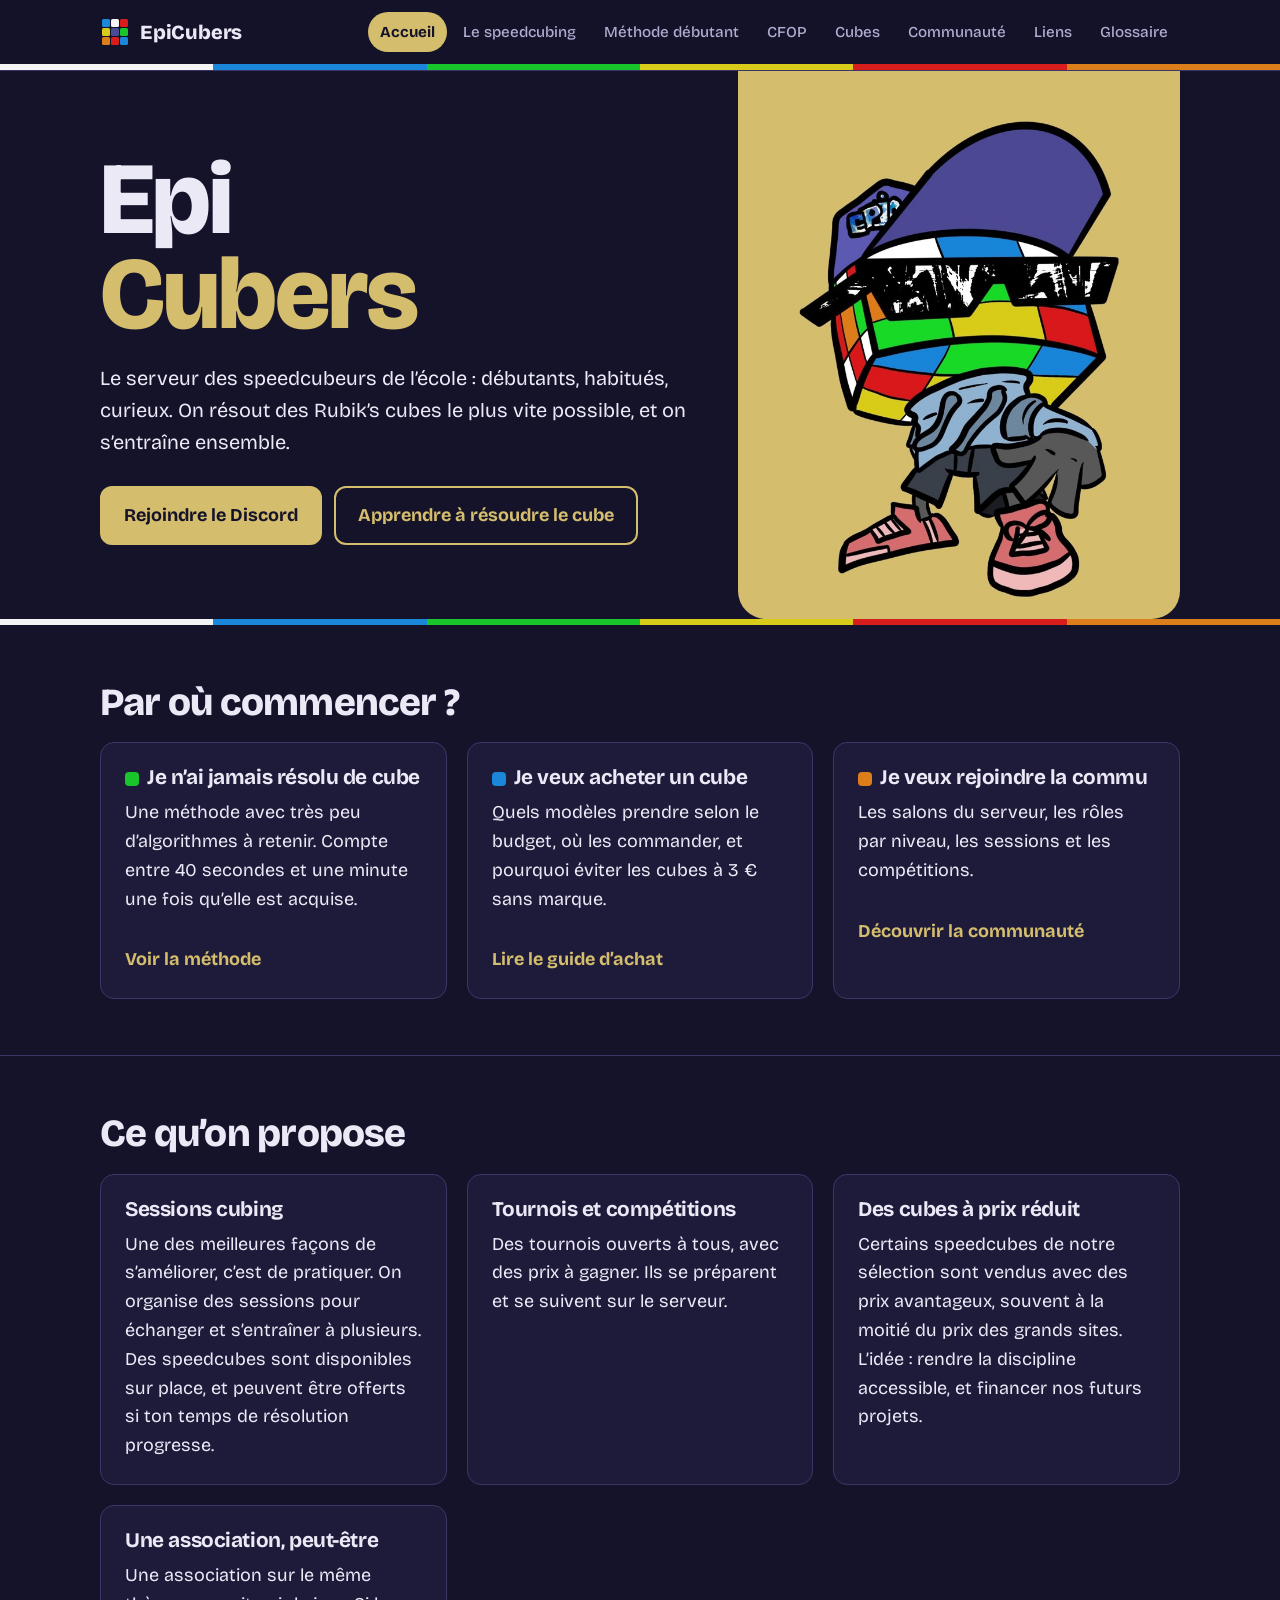
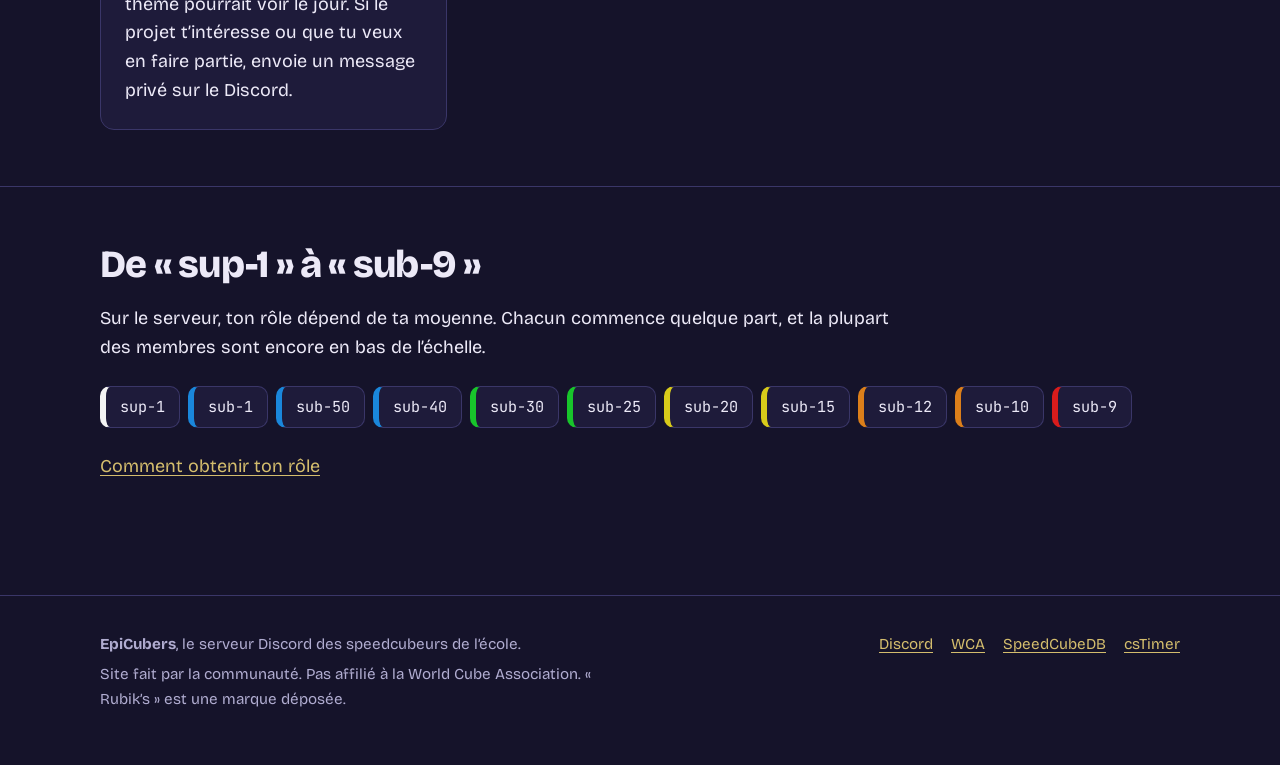
==== index.html @ 2d2e1c5a "Site EpiCubers V1 Site statique : accueil, speedcubing, communauté, guide des cubes, méthode débutan" ====
<!doctype html>
<html lang="fr">
<head>
<meta charset="utf-8">
<meta name="viewport" content="width=device-width, initial-scale=1">
<title>EpiCubers — le serveur des speedcubeurs de l’école</title>
<meta name="description" content="Communauté de speedcubing : méthode débutant, guide d’achat de cubes, sessions, compétitions et classement par niveau.">
<meta name="theme-color" content="#15132a">
<link rel="icon" href="assets/favicon.svg" type="image/svg+xml">
<link rel="preconnect" href="https://fonts.googleapis.com">
<link rel="preconnect" href="https://fonts.gstatic.com" crossorigin>
<link href="https://fonts.googleapis.com/css2?family=Bricolage+Grotesque:opsz,wght@12..96,400;12..96,500;12..96,700;12..96,800&family=JetBrains+Mono:wght@500;700&display=swap" rel="stylesheet">
<link rel="stylesheet" href="css/style.css">

</head>
<body>
<a class="skip" href="#contenu">Aller au contenu</a>
<header class="site-header">
  <div class="wrap">
    <a class="brand" href="index.html"><svg viewBox="0 0 30 30" aria-hidden="true"><g>
<rect x="2" y="2" width="8" height="8" rx="1.5" fill="#1a87db"/><rect x="11" y="2" width="8" height="8" rx="1.5" fill="#f4f4f4"/><rect x="20" y="2" width="8" height="8" rx="1.5" fill="#d91c1c"/>
<rect x="2" y="11" width="8" height="8" rx="1.5" fill="#d8cb1a"/><rect x="11" y="11" width="8" height="8" rx="1.5" fill="#4b4a96"/><rect x="20" y="11" width="8" height="8" rx="1.5" fill="#18c52b"/>
<rect x="2" y="20" width="8" height="8" rx="1.5" fill="#dc7f1a"/><rect x="11" y="20" width="8" height="8" rx="1.5" fill="#d91c1c"/><rect x="20" y="20" width="8" height="8" rx="1.5" fill="#1a87db"/></g></svg><span>EpiCubers</span></a>
    <button class="menu-btn" aria-expanded="false" aria-controls="nav">Menu</button>
    <nav class="nav" id="nav" aria-label="Navigation principale"><a href="index.html" aria-current="page">Accueil</a><a href="speedcubing.html">Le speedcubing</a><a href="methode-debutant.html">Méthode débutant</a><a href="cfop.html">CFOP</a><a href="cubes.html">Cubes</a><a href="communaute.html">Communauté</a><a href="liens.html">Liens</a><a href="glossaire.html">Glossaire</a></nav>
  </div>
  <div class="stripe"></div>
</header>
<main id="contenu">

<section class="hero">
  <div class="wrap">
    <div class="hero-text">
      <h1>Epi<span>Cubers</span></h1>
      <p class="lead">Le serveur des speedcubeurs de l’école : débutants, habitués, curieux. On résout des Rubik’s cubes le plus vite possible, et on s’entraîne ensemble.</p>
      <div class="btns">
        <a class="btn primary" href="https://discord.gg/vQwt4qZUBm">Rejoindre le Discord</a>
        <a class="btn" href="methode-debutant.html">Apprendre à résoudre le cube</a>
      </div>
    </div>
    <div class="hero-art"><img src="assets/mascotte.jpg" alt="La mascotte d’EpiCubers : un Rubik’s cube à casquette violette, lunettes noires et baskets roses" width="629" height="900"></div>
  </div>
</section>
<div class="stripe"></div>

<section>
  <div class="wrap">
    <h2>Par où commencer ?</h2>
    <div class="grid c3">
      <a class="card" href="methode-debutant.html">
        <h3><span class="dot" style="background:var(--green)"></span>Je n’ai jamais résolu de cube</h3>
        <p>Une méthode avec très peu d’algorithmes à retenir. Compte entre 40 secondes et une minute une fois qu’elle est acquise.</p>
        <span class="go">Voir la méthode</span>
      </a>
      <a class="card" href="cubes.html">
        <h3><span class="dot" style="background:var(--blue)"></span>Je veux acheter un cube</h3>
        <p>Quels modèles prendre selon le budget, où les commander, et pourquoi éviter les cubes à 3 € sans marque.</p>
        <span class="go">Lire le guide d’achat</span>
      </a>
      <a class="card" href="communaute.html">
        <h3><span class="dot" style="background:var(--orange)"></span>Je veux rejoindre la commu</h3>
        <p>Les salons du serveur, les rôles par niveau, les sessions et les compétitions.</p>
        <span class="go">Découvrir la communauté</span>
      </a>
    </div>
  </div>
</section>

<section>
  <div class="wrap">
    <h2>Ce qu’on propose</h2>
    <div class="grid c2">
      <div class="card">
        <h3>Sessions cubing</h3>
        <p>Une des meilleures façons de s’améliorer, c’est de pratiquer. On organise des sessions pour échanger et s’entraîner à plusieurs. Des speedcubes sont disponibles sur place, et peuvent être offerts si ton temps de résolution progresse.</p>
      </div>
      <div class="card">
        <h3>Tournois et compétitions</h3>
        <p>Des tournois ouverts à tous, avec des prix à gagner. Ils se préparent et se suivent sur le serveur.</p>
      </div>
      <div class="card">
        <h3>Des cubes à prix réduit</h3>
        <p>Certains speedcubes de notre sélection sont vendus avec des prix avantageux, souvent à la moitié du prix des grands sites. L’idée : rendre la discipline accessible, et financer nos futurs projets.</p>
      </div>
      <div class="card">
        <h3>Une association, peut-être</h3>
        <p>Une association sur le même thème pourrait voir le jour. Si le projet t’intéresse ou que tu veux en faire partie, envoie un message privé sur le Discord.</p>
      </div>
    </div>
  </div>
</section>

<section>
  <div class="wrap">
    <h2>De « sup-1 » à « sub-9 »</h2>
    <p>Sur le serveur, ton rôle dépend de ta moyenne. Chacun commence quelque part, et la plupart des membres sont encore en bas de l’échelle.</p>
    <ul class="ladder" aria-label="Niveaux">
      <li style="--c:var(--white)">sup-1</li>
      <li style="--c:var(--blue)">sub-1</li>
      <li style="--c:var(--blue)">sub-50</li>
      <li style="--c:var(--blue)">sub-40</li>
      <li style="--c:var(--green)">sub-30</li>
      <li style="--c:var(--green)">sub-25</li>
      <li style="--c:var(--yellow)">sub-20</li>
      <li style="--c:var(--yellow)">sub-15</li>
      <li style="--c:var(--orange)">sub-12</li>
      <li style="--c:var(--orange)">sub-10</li>
      <li style="--c:var(--red)">sub-9</li>
    </ul>
    <p><a href="communaute.html#roles">Comment obtenir ton rôle</a></p>
  </div>
</section>

</main>
<footer class="site-footer">
  <div class="wrap">
    <div>
      <p><strong>EpiCubers</strong>, le serveur Discord des speedcubeurs de l’école.</p>
      <p>Site fait par la communauté. Pas affilié à la World Cube Association. « Rubik’s » est une marque déposée.</p>
    </div>
    <ul>
      <li><a href="https://discord.gg/vQwt4qZUBm">Discord</a></li>
      <li><a href="https://www.worldcubeassociation.org/">WCA</a></li>
      <li><a href="https://speedcubedb.com/">SpeedCubeDB</a></li>
      <li><a href="https://cstimer.net/">csTimer</a></li>
    </ul>
  </div>
</footer>
<script src="js/main.js"></script>
</body>
</html>
---- css/style.css ----
/* EpiCubers — feuille de style unique */
:root {
  --ink: #15132a;
  --ink-2: #1e1b3a;
  --ink-3: #2a2650;
  --line: #3a3668;
  --text: #ece9f7;
  --muted: #b0acd0;
  --gold: #d4bd6d;
  --gold-deep: #a8923f;
  --cap: #4b4a96;
  --cap-light: #8785e0;
  --blue: #1a87db;
  --green: #18c52b;
  --yellow: #d8cb1a;
  --red: #d91c1c;
  --orange: #dc7f1a;
  --white: #f4f4f4;
  --radius: 14px;
  --maxw: 1080px;
  --font: "Bricolage Grotesque", "Segoe UI", system-ui, -apple-system, sans-serif;
  --mono: "JetBrains Mono", ui-monospace, "SFMono-Regular", Menlo, Consolas, monospace;
}

* { box-sizing: border-box; }
html { scroll-behavior: smooth; }
body {
  margin: 0;
  background: var(--ink);
  color: var(--text);
  font-family: var(--font);
  font-size: 18px;
  line-height: 1.6;
  -webkit-font-smoothing: antialiased;
}
img { max-width: 100%; display: block; }
a { color: var(--gold); text-underline-offset: 3px; }
a:hover { color: #fff; }
:focus-visible { outline: 3px solid var(--gold); outline-offset: 3px; border-radius: 4px; }

.skip { position: absolute; left: -999px; top: 8px; background: var(--gold); color: var(--ink); padding: 8px 14px; border-radius: 8px; z-index: 100; }
.skip:focus { left: 8px; }

.wrap { width: min(var(--maxw), 100% - 40px); margin-inline: auto; }

/* Bande de stickers : sert de séparateur */
.stripe {
  height: 6px;
  background: linear-gradient(90deg,
    var(--white) 0 16.66%, var(--blue) 0 33.33%, var(--green) 0 50%,
    var(--yellow) 0 66.66%, var(--red) 0 83.33%, var(--orange) 0);
}

/* En-tête */
.site-header { position: sticky; top: 0; z-index: 50; background: rgba(21,19,42,.94); backdrop-filter: blur(8px); border-bottom: 1px solid var(--line); }
.site-header .wrap { display: flex; align-items: center; justify-content: space-between; gap: 16px; min-height: 64px; }
.brand { display: flex; align-items: center; gap: 10px; color: var(--text); text-decoration: none; font-weight: 800; font-size: 1.25rem; letter-spacing: -.01em; }
.brand:hover { color: var(--text); }
.brand svg { width: 30px; height: 30px; flex: none; }
.nav { display: flex; gap: 4px; flex-wrap: wrap; }
.nav a { color: var(--muted); text-decoration: none; padding: 8px 12px; border-radius: 999px; font-size: .95rem; font-weight: 500; }
.nav a:hover { color: #fff; background: var(--ink-3); }
.nav a[aria-current="page"] { color: var(--ink); background: var(--gold); font-weight: 700; }
.menu-btn { display: none; background: var(--ink-3); color: var(--text); border: 1px solid var(--line); border-radius: 10px; padding: 8px 14px; font: inherit; font-weight: 600; cursor: pointer; }

@media (max-width: 900px) {
  .menu-btn { display: block; }
  .nav { display: none; position: absolute; left: 0; right: 0; top: 100%; background: var(--ink); border-bottom: 1px solid var(--line); padding: 10px 20px 16px; flex-direction: column; }
  .nav.open { display: flex; }
  .nav a { padding: 12px 14px; font-size: 1.05rem; }
}

/* Typo */
h1, h2, h3 { font-family: var(--font); line-height: 1.1; letter-spacing: -.02em; margin: 0 0 .5em; }
h1 { font-size: clamp(2.4rem, 6vw, 4.2rem); font-weight: 800; }
h2 { font-size: clamp(1.7rem, 3.6vw, 2.4rem); font-weight: 800; margin-top: 0; }
h3 { font-size: 1.3rem; font-weight: 700; }
p { margin: 0 0 1em; max-width: 68ch; }
.lead { font-size: 1.25rem; color: var(--text); max-width: 56ch; }
.muted { color: var(--muted); }

section { padding: 56px 0; }
section + section { border-top: 1px solid var(--line); }

/* Hero accueil */
.hero { padding: 0; border: 0; }
.hero .wrap { display: grid; grid-template-columns: 1.15fr .85fr; gap: 40px; align-items: stretch; }
.hero-text { padding: 64px 0 56px; display: flex; flex-direction: column; justify-content: center; }
.hero h1 { font-size: clamp(3rem, 9vw, 6.4rem); line-height: .92; margin-bottom: 20px; }
.hero h1 span { display: block; color: var(--gold); }
.hero-art { background: var(--gold); border-radius: 0 0 28px 28px; display: flex; align-items: flex-end; justify-content: center; padding: 28px 24px 0; position: relative; overflow: hidden; }
.hero-art img { max-height: 520px; width: auto; }
@media (max-width: 800px) {
  .hero .wrap { grid-template-columns: 1fr; gap: 0; }
  .hero-art { order: -1; border-radius: 0 0 24px 24px; padding-top: 20px; margin-inline: -20px; }
  .hero-art img { max-height: 300px; }
  .hero-text { padding: 36px 0; }
}

.btns { display: flex; gap: 12px; flex-wrap: wrap; margin-top: 8px; }
.btn { display: inline-block; padding: 13px 22px; border-radius: 12px; font-weight: 700; text-decoration: none; border: 2px solid var(--gold); color: var(--gold); transition: background .15s, color .15s; }
.btn:hover { background: var(--gold); color: var(--ink); }
.btn.primary { background: var(--gold); color: var(--ink); }
.btn.primary:hover { background: #fff; border-color: #fff; }

/* Page title */
.page-head { padding: 56px 0 40px; background: linear-gradient(180deg, var(--ink-2), var(--ink)); border-bottom: 1px solid var(--line); }
.page-head h1 { font-size: clamp(2.2rem, 5vw, 3.4rem); margin-bottom: 12px; }
.page-head p { margin: 0; color: var(--muted); font-size: 1.15rem; }

/* Cartes */
.grid { display: grid; gap: 20px; }
.grid.c3 { grid-template-columns: repeat(auto-fit, minmax(260px, 1fr)); }
.grid.c2 { grid-template-columns: repeat(auto-fit, minmax(320px, 1fr)); }
.card { background: var(--ink-2); border: 1px solid var(--line); border-radius: var(--radius); padding: 24px; }
.card h3 { margin-bottom: 8px; }
.card p:last-child { margin-bottom: 0; }
a.card { text-decoration: none; color: var(--text); display: block; transition: transform .15s, border-color .15s; }
a.card:hover { transform: translateY(-3px); border-color: var(--gold); color: var(--text); }
a.card .go { color: var(--gold); font-weight: 700; margin-top: 14px; display: inline-block; }
.card .dot { width: 14px; height: 14px; border-radius: 4px; display: inline-block; margin-right: 8px; vertical-align: middle; }

/* Échelle de niveaux */
.ladder { display: flex; flex-wrap: wrap; gap: 8px; margin: 24px 0; padding: 0; list-style: none; }
.ladder li { background: var(--ink-2); border: 1px solid var(--line); border-radius: 10px; padding: 8px 14px; font-family: var(--mono); font-size: .95rem; border-left: 6px solid var(--c, var(--cap-light)); }
.ladder li small { color: var(--muted); font-family: var(--font); margin-left: 6px; }

/* Tableaux */
.table-wrap { overflow-x: auto; margin: 20px 0; border: 1px solid var(--line); border-radius: var(--radius); }
table { border-collapse: collapse; width: 100%; min-width: 560px; font-size: 1rem; }
th, td { text-align: left; padding: 14px 16px; border-bottom: 1px solid var(--line); vertical-align: top; }
th { background: var(--ink-3); font-weight: 700; }
tr:last-child td { border-bottom: 0; }

/* Algos */
.algo { background: var(--ink-2); border: 1px solid var(--line); border-radius: var(--radius); padding: 18px 20px; margin: 20px 0; }
.algo-top { display: flex; align-items: center; justify-content: space-between; gap: 12px; flex-wrap: wrap; }
.algo-name { font-weight: 700; }
.algo code { display: block; font-family: var(--mono); font-size: 1.35rem; color: var(--gold); margin: 8px 0; letter-spacing: .03em; word-spacing: .15em; }
.copy { background: transparent; color: var(--muted); border: 1px solid var(--line); border-radius: 8px; padding: 6px 12px; font: inherit; font-size: .85rem; cursor: pointer; }
.copy:hover { color: var(--text); border-color: var(--gold); }
twisty-player { width: 100%; height: 230px; display: block; }
.player-box { background: var(--ink-3); border-radius: 10px; margin-top: 10px; min-height: 230px; }
.player-box p { padding: 16px; color: var(--muted); font-size: .9rem; margin: 0; }

.step { display: grid; grid-template-columns: 56px 1fr; gap: 20px; }
.step-num { width: 48px; height: 48px; border-radius: 12px; background: var(--c, var(--gold)); color: var(--ink); font-weight: 800; font-size: 1.4rem; display: grid; place-items: center; }
.step h2 { font-size: 1.7rem; margin-bottom: 10px; }
@media (max-width: 600px) { .step { grid-template-columns: 1fr; gap: 10px; } }

.note { border-left: 5px solid var(--gold); background: var(--ink-2); padding: 16px 20px; border-radius: 0 var(--radius) var(--radius) 0; margin: 20px 0; }
.note p:last-child { margin-bottom: 0; }
.draft { border-left-color: var(--orange); }
.tag { display: inline-block; font-size: .8rem; font-weight: 700; padding: 3px 10px; border-radius: 999px; background: var(--ink-3); color: var(--gold); margin-right: 6px; vertical-align: middle; }

kbd, .mv { font-family: var(--mono); background: var(--ink-3); padding: 2px 7px; border-radius: 6px; font-size: .92em; color: var(--gold); }

ul.clean { padding-left: 1.2em; }
ul.clean li { margin-bottom: .4em; }

/* Glossaire */
.search { width: 100%; max-width: 420px; padding: 12px 16px; border-radius: 12px; border: 1px solid var(--line); background: var(--ink-2); color: var(--text); font: inherit; margin-bottom: 24px; }
dl.gloss dt { font-weight: 800; color: var(--gold); margin-top: 22px; font-size: 1.1rem; }
dl.gloss dd { margin: 4px 0 0; max-width: 68ch; }
dl.gloss .hide { display: none; }

/* Pied de page */
.site-footer { border-top: 1px solid var(--line); padding: 36px 0 48px; color: var(--muted); font-size: .95rem; margin-top: 40px; }
.site-footer .wrap { display: flex; flex-wrap: wrap; gap: 20px 40px; justify-content: space-between; }
.site-footer p { margin: 0 0 6px; max-width: 52ch; }
.site-footer ul { list-style: none; margin: 0; padding: 0; display: flex; gap: 6px 18px; flex-wrap: wrap; }

@media (prefers-reduced-motion: reduce) {
  html { scroll-behavior: auto; }
  * { transition: none !important; }
}
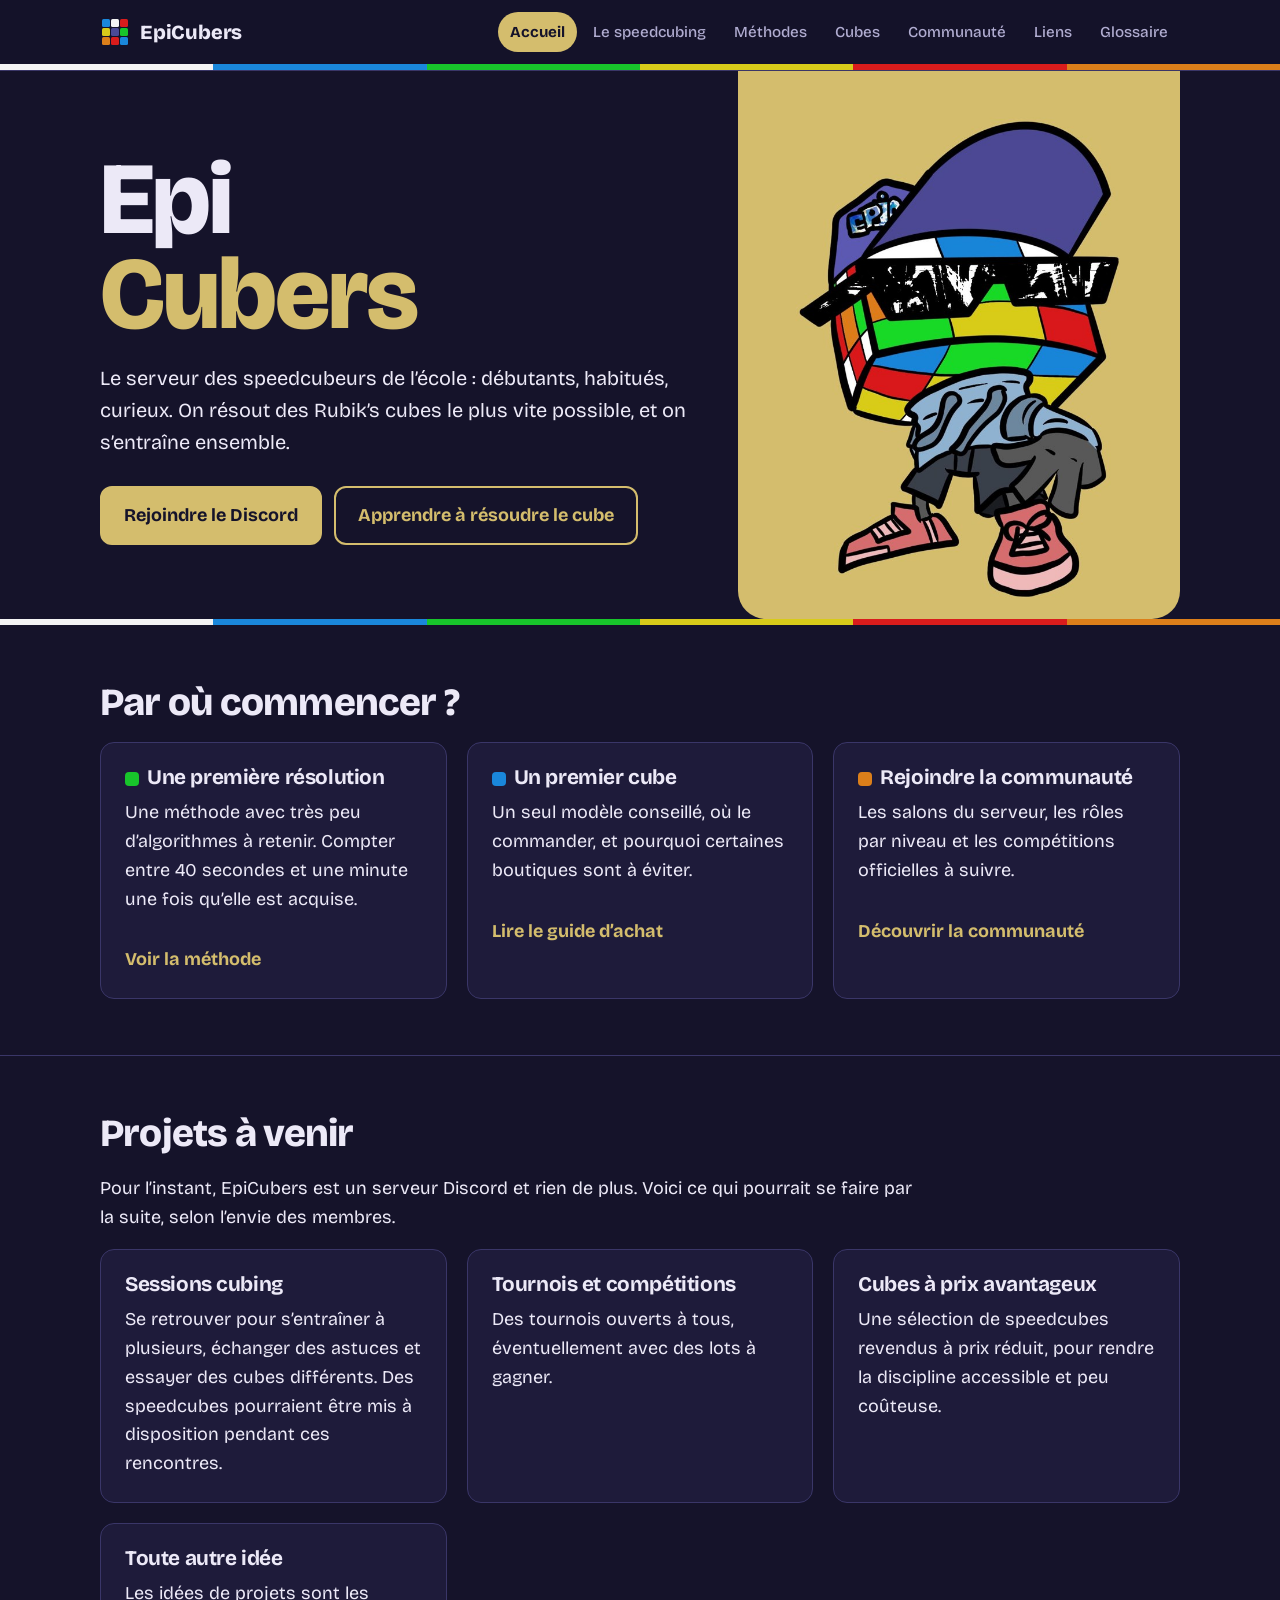
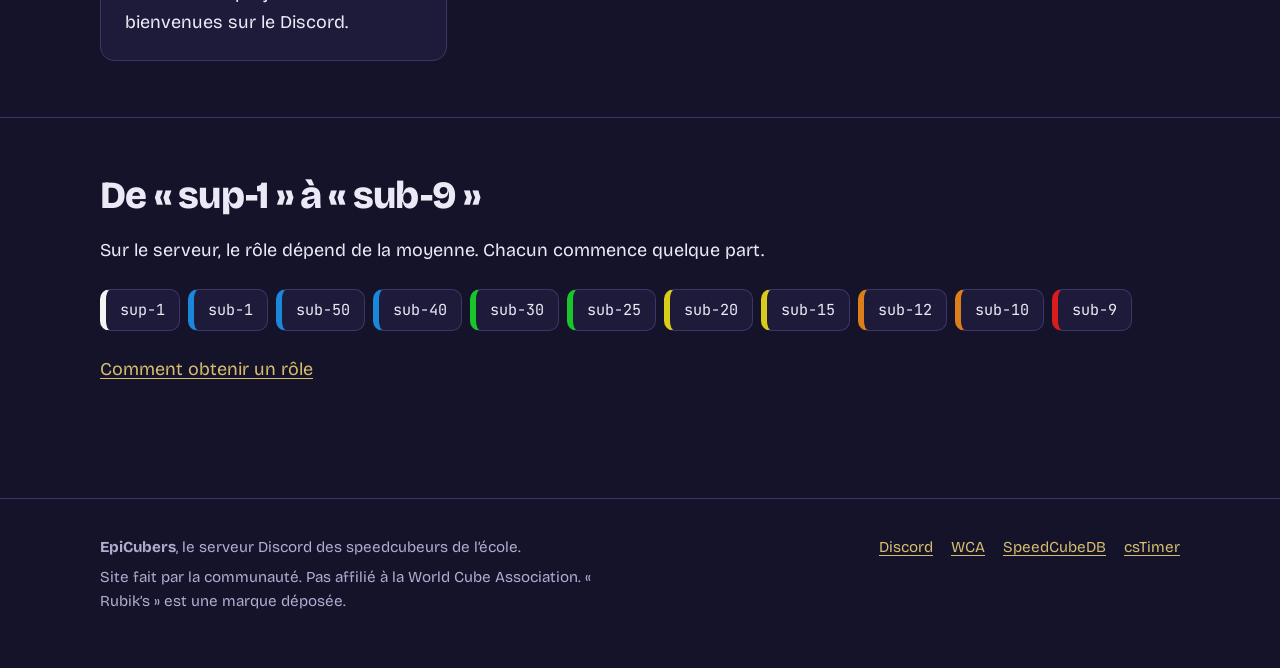
==== commit 4649d11b: "Méthodes séparées, guide des cubes, ton impersonnel - Page de comparaison des trois méthodes (débuta" ====
--- a/index.html
+++ b/index.html
@@ -4,7 +4,7 @@
 <meta charset="utf-8">
 <meta name="viewport" content="width=device-width, initial-scale=1">
 <title>EpiCubers — le serveur des speedcubeurs de l’école</title>
-<meta name="description" content="Communauté de speedcubing : méthode débutant, guide d’achat de cubes, sessions, compétitions et classement par niveau.">
+<meta name="description" content="Communauté de speedcubing : méthode débutant, guide d’achat de cubes, rôles par niveau et compétitions à suivre.">
 <meta name="theme-color" content="#15132a">
 <link rel="icon" href="assets/favicon.svg" type="image/svg+xml">
 <link rel="preconnect" href="https://fonts.googleapis.com">
@@ -22,7 +22,7 @@
 <rect x="2" y="11" width="8" height="8" rx="1.5" fill="#d8cb1a"/><rect x="11" y="11" width="8" height="8" rx="1.5" fill="#4b4a96"/><rect x="20" y="11" width="8" height="8" rx="1.5" fill="#18c52b"/>
 <rect x="2" y="20" width="8" height="8" rx="1.5" fill="#dc7f1a"/><rect x="11" y="20" width="8" height="8" rx="1.5" fill="#d91c1c"/><rect x="20" y="20" width="8" height="8" rx="1.5" fill="#1a87db"/></g></svg><span>EpiCubers</span></a>
     <button class="menu-btn" aria-expanded="false" aria-controls="nav">Menu</button>
-    <nav class="nav" id="nav" aria-label="Navigation principale"><a href="index.html" aria-current="page">Accueil</a><a href="speedcubing.html">Le speedcubing</a><a href="methode-debutant.html">Méthode débutant</a><a href="cfop.html">CFOP</a><a href="cubes.html">Cubes</a><a href="communaute.html">Communauté</a><a href="liens.html">Liens</a><a href="glossaire.html">Glossaire</a></nav>
+    <nav class="nav" id="nav" aria-label="Navigation principale"><a href="index.html" aria-current="page">Accueil</a><a href="speedcubing.html">Le speedcubing</a><a href="methodes.html">Méthodes</a><a href="cubes.html">Cubes</a><a href="communaute.html">Communauté</a><a href="liens.html">Liens</a><a href="glossaire.html">Glossaire</a></nav>
   </div>
   <div class="stripe"></div>
 </header>
@@ -48,18 +48,18 @@
     <h2>Par où commencer ?</h2>
     <div class="grid c3">
       <a class="card" href="methode-debutant.html">
-        <h3><span class="dot" style="background:var(--green)"></span>Je n’ai jamais résolu de cube</h3>
-        <p>Une méthode avec très peu d’algorithmes à retenir. Compte entre 40 secondes et une minute une fois qu’elle est acquise.</p>
+        <h3><span class="dot" style="background:var(--green)"></span>Une première résolution</h3>
+        <p>Une méthode avec très peu d’algorithmes à retenir. Compter entre 40 secondes et une minute une fois qu’elle est acquise.</p>
         <span class="go">Voir la méthode</span>
       </a>
       <a class="card" href="cubes.html">
-        <h3><span class="dot" style="background:var(--blue)"></span>Je veux acheter un cube</h3>
-        <p>Quels modèles prendre selon le budget, où les commander, et pourquoi éviter les cubes à 3 € sans marque.</p>
+        <h3><span class="dot" style="background:var(--blue)"></span>Un premier cube</h3>
+        <p>Un seul modèle conseillé, où le commander, et pourquoi certaines boutiques sont à éviter.</p>
         <span class="go">Lire le guide d’achat</span>
       </a>
       <a class="card" href="communaute.html">
-        <h3><span class="dot" style="background:var(--orange)"></span>Je veux rejoindre la commu</h3>
-        <p>Les salons du serveur, les rôles par niveau, les sessions et les compétitions.</p>
+        <h3><span class="dot" style="background:var(--orange)"></span>Rejoindre la communauté</h3>
+        <p>Les salons du serveur, les rôles par niveau et les compétitions officielles à suivre.</p>
         <span class="go">Découvrir la communauté</span>
       </a>
     </div>
@@ -68,23 +68,24 @@
 
 <section>
   <div class="wrap">
-    <h2>Ce qu’on propose</h2>
+    <h2>Projets à venir</h2>
+    <p>Pour l’instant, EpiCubers est un serveur Discord et rien de plus. Voici ce qui pourrait se faire par la suite, selon l’envie des membres.</p>
     <div class="grid c2">
       <div class="card">
         <h3>Sessions cubing</h3>
-        <p>Une des meilleures façons de s’améliorer, c’est de pratiquer. On organise des sessions pour échanger et s’entraîner à plusieurs. Des speedcubes sont disponibles sur place, et peuvent être offerts si ton temps de résolution progresse.</p>
+        <p>Se retrouver pour s’entraîner à plusieurs, échanger des astuces et essayer des cubes différents. Des speedcubes pourraient être mis à disposition pendant ces rencontres.</p>
       </div>
       <div class="card">
         <h3>Tournois et compétitions</h3>
-        <p>Des tournois ouverts à tous, avec des prix à gagner. Ils se préparent et se suivent sur le serveur.</p>
+        <p>Des tournois ouverts à tous, éventuellement avec des lots à gagner.</p>
       </div>
       <div class="card">
-        <h3>Des cubes à prix réduit</h3>
-        <p>Certains speedcubes de notre sélection sont vendus avec des prix avantageux, souvent à la moitié du prix des grands sites. L’idée : rendre la discipline accessible, et financer nos futurs projets.</p>
+        <h3>Cubes à prix avantageux</h3>
+        <p>Une sélection de speedcubes revendus à prix réduit, pour rendre la discipline accessible et peu coûteuse.</p>
       </div>
       <div class="card">
-        <h3>Une association, peut-être</h3>
-        <p>Une association sur le même thème pourrait voir le jour. Si le projet t’intéresse ou que tu veux en faire partie, envoie un message privé sur le Discord.</p>
+        <h3>Toute autre idée</h3>
+        <p>Les idées de projets sont les bienvenues sur le Discord.</p>
       </div>
     </div>
   </div>
@@ -93,7 +94,7 @@
 <section>
   <div class="wrap">
     <h2>De « sup-1 » à « sub-9 »</h2>
-    <p>Sur le serveur, ton rôle dépend de ta moyenne. Chacun commence quelque part, et la plupart des membres sont encore en bas de l’échelle.</p>
+    <p>Sur le serveur, le rôle dépend de la moyenne. Chacun commence quelque part.</p>
     <ul class="ladder" aria-label="Niveaux">
       <li style="--c:var(--white)">sup-1</li>
       <li style="--c:var(--blue)">sub-1</li>
@@ -107,7 +108,7 @@
       <li style="--c:var(--orange)">sub-10</li>
       <li style="--c:var(--red)">sub-9</li>
     </ul>
-    <p><a href="communaute.html#roles">Comment obtenir ton rôle</a></p>
+    <p><a href="communaute.html#roles">Comment obtenir un rôle</a></p>
   </div>
 </section>
 
--- a/css/style.css
+++ b/css/style.css
@@ -174,3 +174,22 @@
   html { scroll-behavior: auto; }
   * { transition: none !important; }
 }
+
+/* Méthodes : trois blocs bien séparés */
+.method { background: var(--ink-2); border: 1px solid var(--line); border-left: 8px solid var(--c, var(--gold)); border-radius: var(--radius); padding: 28px; margin: 0 0 24px; }
+.method h2 { margin-bottom: 6px; }
+.method .level { color: var(--muted); font-weight: 700; margin: 0 0 14px; }
+.stats { display: flex; flex-wrap: wrap; gap: 10px; margin: 0 0 16px; padding: 0; list-style: none; }
+.stats li { background: var(--ink-3); border-radius: 10px; padding: 8px 14px; font-weight: 700; }
+.stats li small { display: block; color: var(--muted); font-weight: 400; font-size: .8rem; }
+
+/* Fiche du cube conseillé */
+.pick { display: grid; grid-template-columns: .8fr 1.2fr; gap: 32px; align-items: center; background: var(--ink-2); border: 1px solid var(--line); border-radius: var(--radius); padding: 28px; }
+.pick figure { margin: 0; background: var(--gold); border-radius: var(--radius); padding: 20px; display: grid; place-items: center; align-self: stretch; }
+.pick img { width: 100%; height: auto; max-height: 340px; object-fit: contain; }
+@media (max-width: 800px) { .pick { grid-template-columns: 1fr; padding: 20px; } }
+.price { font-size: 1.6rem; font-weight: 800; color: var(--gold); margin: 0 0 8px; }
+.size { text-align: left; }
+.size h3 { font-family: var(--mono); color: var(--gold); }
+.brands dt { font-weight: 800; font-size: 1.15rem; margin-top: 18px; }
+.brands dd { margin: 4px 0 0; max-width: 68ch; }
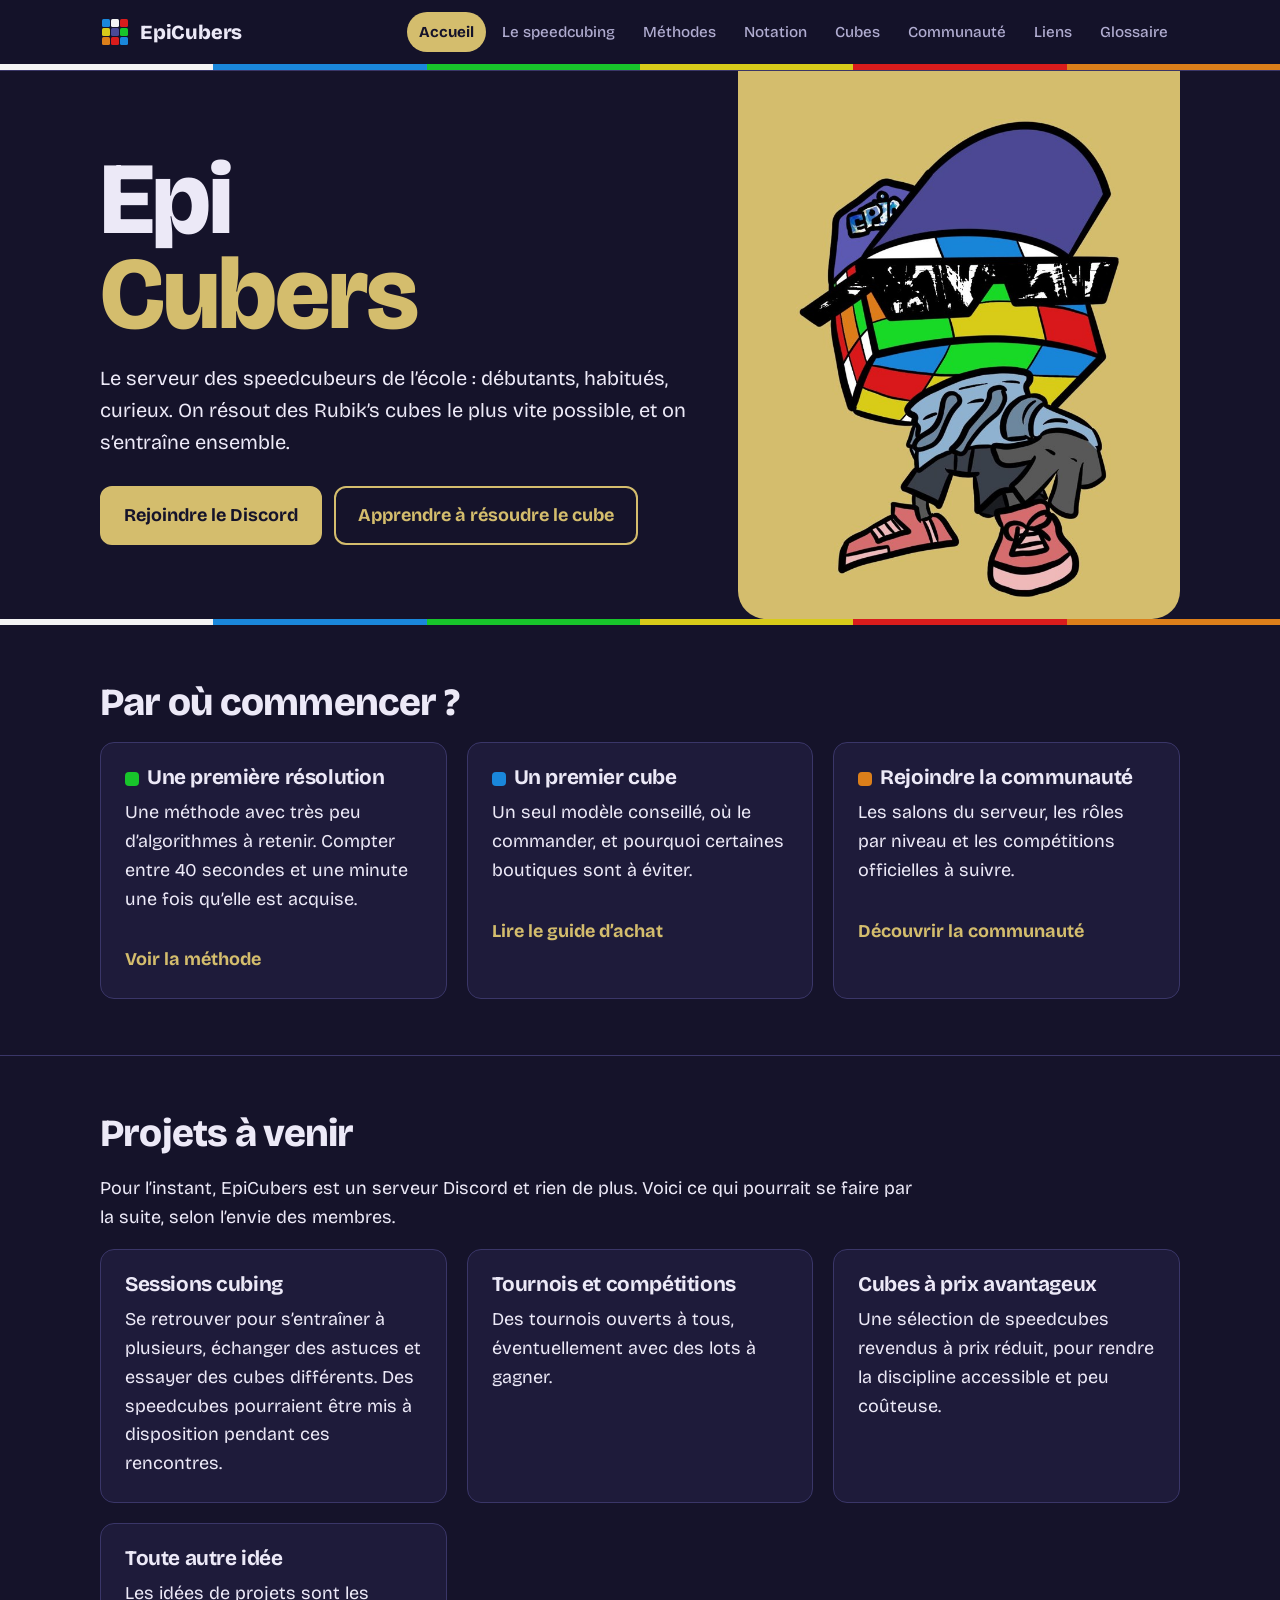
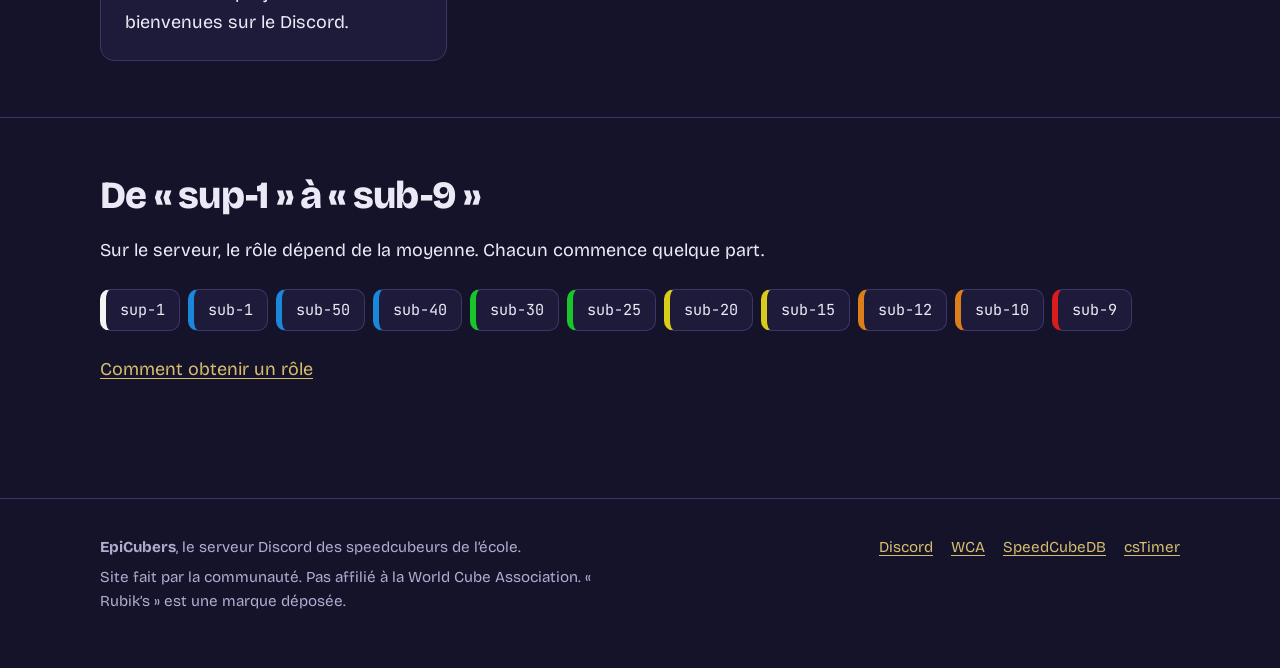
==== commit 2175142f: "Page Notation, retrait des mentions provisoires de la méthode débutant - Nouvelle page : notation in" ====
--- a/index.html
+++ b/index.html
@@ -22,7 +22,7 @@
 <rect x="2" y="11" width="8" height="8" rx="1.5" fill="#d8cb1a"/><rect x="11" y="11" width="8" height="8" rx="1.5" fill="#4b4a96"/><rect x="20" y="11" width="8" height="8" rx="1.5" fill="#18c52b"/>
 <rect x="2" y="20" width="8" height="8" rx="1.5" fill="#dc7f1a"/><rect x="11" y="20" width="8" height="8" rx="1.5" fill="#d91c1c"/><rect x="20" y="20" width="8" height="8" rx="1.5" fill="#1a87db"/></g></svg><span>EpiCubers</span></a>
     <button class="menu-btn" aria-expanded="false" aria-controls="nav">Menu</button>
-    <nav class="nav" id="nav" aria-label="Navigation principale"><a href="index.html" aria-current="page">Accueil</a><a href="speedcubing.html">Le speedcubing</a><a href="methodes.html">Méthodes</a><a href="cubes.html">Cubes</a><a href="communaute.html">Communauté</a><a href="liens.html">Liens</a><a href="glossaire.html">Glossaire</a></nav>
+    <nav class="nav" id="nav" aria-label="Navigation principale"><a href="index.html" aria-current="page">Accueil</a><a href="speedcubing.html">Le speedcubing</a><a href="methodes.html">Méthodes</a><a href="notation.html">Notation</a><a href="cubes.html">Cubes</a><a href="communaute.html">Communauté</a><a href="liens.html">Liens</a><a href="glossaire.html">Glossaire</a></nav>
   </div>
   <div class="stripe"></div>
 </header>
--- a/css/style.css
+++ b/css/style.css
@@ -185,7 +185,7 @@
 
 /* Fiche du cube conseillé */
 .pick { display: grid; grid-template-columns: .8fr 1.2fr; gap: 32px; align-items: center; background: var(--ink-2); border: 1px solid var(--line); border-radius: var(--radius); padding: 28px; }
-.pick figure { margin: 0; background: var(--gold); border-radius: var(--radius); padding: 20px; display: grid; place-items: center; align-self: stretch; }
+.pick figure { margin: 0; background: #fff; border-radius: var(--radius); padding: 20px; display: grid; place-items: center; align-self: stretch; }
 .pick img { width: 100%; height: auto; max-height: 340px; object-fit: contain; }
 @media (max-width: 800px) { .pick { grid-template-columns: 1fr; padding: 20px; } }
 .price { font-size: 1.6rem; font-weight: 800; color: var(--gold); margin: 0 0 8px; }
@@ -193,3 +193,12 @@
 .size h3 { font-family: var(--mono); color: var(--gold); }
 .brands dt { font-weight: 800; font-size: 1.15rem; margin-top: 18px; }
 .brands dd { margin: 4px 0 0; max-width: 68ch; }
+
+/* Page notation */
+.net { width: 100%; height: auto; max-height: 300px; display: block; }
+.demo h3 { margin-bottom: 6px; }
+.demo .mv { font-size: 1.15rem; }
+.demo .player-box twisty-player { height: 190px; }
+h3 { margin-top: 0; }
+.pick > * { min-width: 0; }
+@media (max-width: 800px) { .pick { grid-template-columns: minmax(0, 1fr); } }
